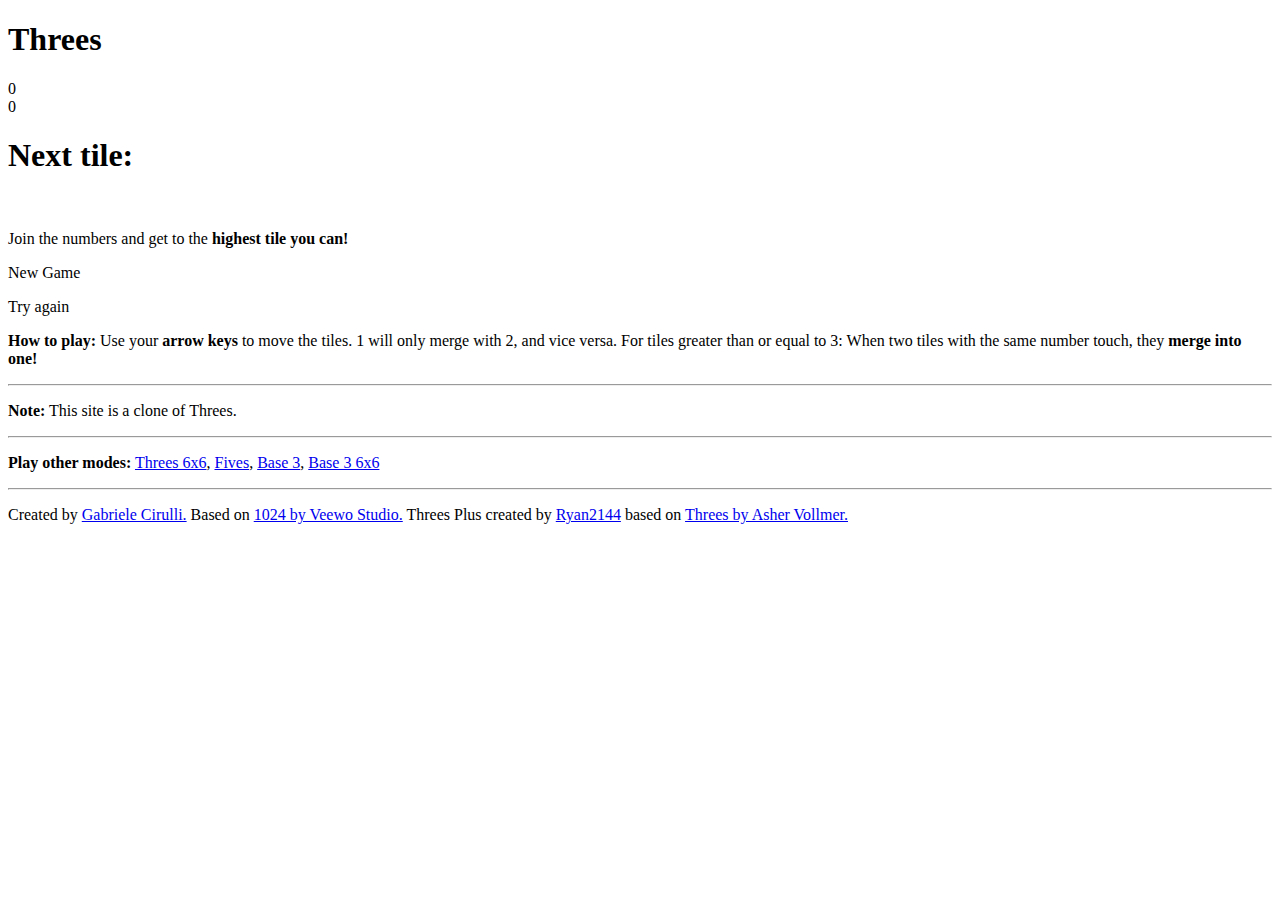
==== index.html @ ddf75daf "Threes Plus" ====
<!DOCTYPE html>
<html>
<head>
  <meta charset="utf-8">
  <title>Threes</title>

  <link href="style/main.css" rel="stylesheet" type="text/css">
  <link rel="shortcut icon" href="favicon.ico">
  <link rel="apple-touch-icon" href="meta/apple-touch-icon.png">
  <link rel="apple-touch-startup-image" href="meta/apple-touch-startup-image-640x1096.png" media="(device-width: 320px) and (device-height: 568px) and (-webkit-device-pixel-ratio: 2)"> <!-- iPhone 5+ -->
  <link rel="apple-touch-startup-image" href="meta/apple-touch-startup-image-640x920.png"  media="(device-width: 320px) and (device-height: 480px) and (-webkit-device-pixel-ratio: 2)"> <!-- iPhone, retina -->
  <meta name="apple-mobile-web-app-capable" content="yes">
  <meta name="apple-mobile-web-app-status-bar-style" content="black">

  <meta name="HandheldFriendly" content="True">
  <meta name="MobileOptimized" content="320">
  <meta name="viewport" content="width=device-width, target-densitydpi=160dpi, initial-scale=1.0, maximum-scale=1, user-scalable=no, minimal-ui">
</head>
<body>
  <div class="container">
    <div class="heading">
      <h1 class="title">Threes</h1>
      <div class="scores-container">
        <div class="score-container">0</div>
        <div class="best-container">0</div>
      </div>
    </div>

    <h1 class="nexttile-message">Next tile:</h1> <br>
    <div class="nextgame-container">
      <div class="grid-container">
        <div class="grid-row">
          <div class="grid-cell"></div>
          <div class="grid-cell"></div>
          <div class="grid-cell"></div>
        </div>
      </div>

      <div class="next-container">

      </div>
    </div>
	  
    <div class="above-game">
      <p class="game-intro">Join the numbers and get to the <strong>highest tile you can!</strong></p>
      <a class="restart-button">New Game</a>
    </div>

    <div class="game-container">
      <div class="game-message">
        <p></p>
        <div class="lower">
	        <!--<a class="keep-playing-button">Keep going</a>-->
          <a class="retry-button">Try again</a>
        </div>
      </div>

      <div class="grid-container">
        <div class="grid-row">
          <div class="grid-cell"></div>
          <div class="grid-cell"></div>
          <div class="grid-cell"></div>
          <div class="grid-cell"></div>
        </div>
        <div class="grid-row">
          <div class="grid-cell"></div>
          <div class="grid-cell"></div>
          <div class="grid-cell"></div>
          <div class="grid-cell"></div>
        </div>
        <div class="grid-row">
          <div class="grid-cell"></div>
          <div class="grid-cell"></div>
          <div class="grid-cell"></div>
          <div class="grid-cell"></div>
        </div>
        <div class="grid-row">
          <div class="grid-cell"></div>
          <div class="grid-cell"></div>
          <div class="grid-cell"></div>
          <div class="grid-cell"></div>
        </div>
      </div>

      <div class="tile-container">

      </div>
    </div>

    <p class="game-explanation">
      <strong class="important">How to play:</strong> Use your <strong>arrow keys</strong> to move the tiles. 1 will only merge with 2, and vice versa. For tiles greater than or equal to 3: When two tiles with the same number touch, they <strong>merge into one!</strong>
    </p>
    <hr>
    <p>
    <strong class="important">Note:</strong> This site is a clone of Threes.
    </p>
    <hr>
    <p>
    <strong class="important">Play other modes:</strong> <a href="6x6.html" target="_blank">Threes 6x6</a>, <a href="fives.html" target="_blank">Fives</a>, <a href="base3.html" target="_blank">Base 3</a>, <a href="base36x6.html" target="_blank">Base 3 6x6</a>
    </p>
    <hr>
    <p>
    Created by <a href="http://gabrielecirulli.com" target="_blank">Gabriele Cirulli.</a> Based on <a href="https://itunes.apple.com/us/app/1024!/id823499224" target="_blank">1024 by Veewo Studio.</a> Threes Plus created by <a href="https://github.com/Ryan2144" target="_blank">Ryan2144</a> based on <a href="http://asherv.com/threes/" target="_blank">Threes by Asher Vollmer.</a>
    </p>
  </div>

  <script src="js/bind_polyfill.js"></script>
  <script src="js/classlist_polyfill.js"></script>
  <script src="js/animframe_polyfill.js"></script>
  <script src="js/keyboard_input_manager.js"></script>
  <script src="js/html_actuator.js"></script>
  <script src="js/grid.js"></script>
  <script src="js/tile.js"></script>
  <script src="js/local_storage_manager.js"></script>
  <script src="js/game_manager.js"></script>
  <script src="js/application.js"></script>
</body>
</html>
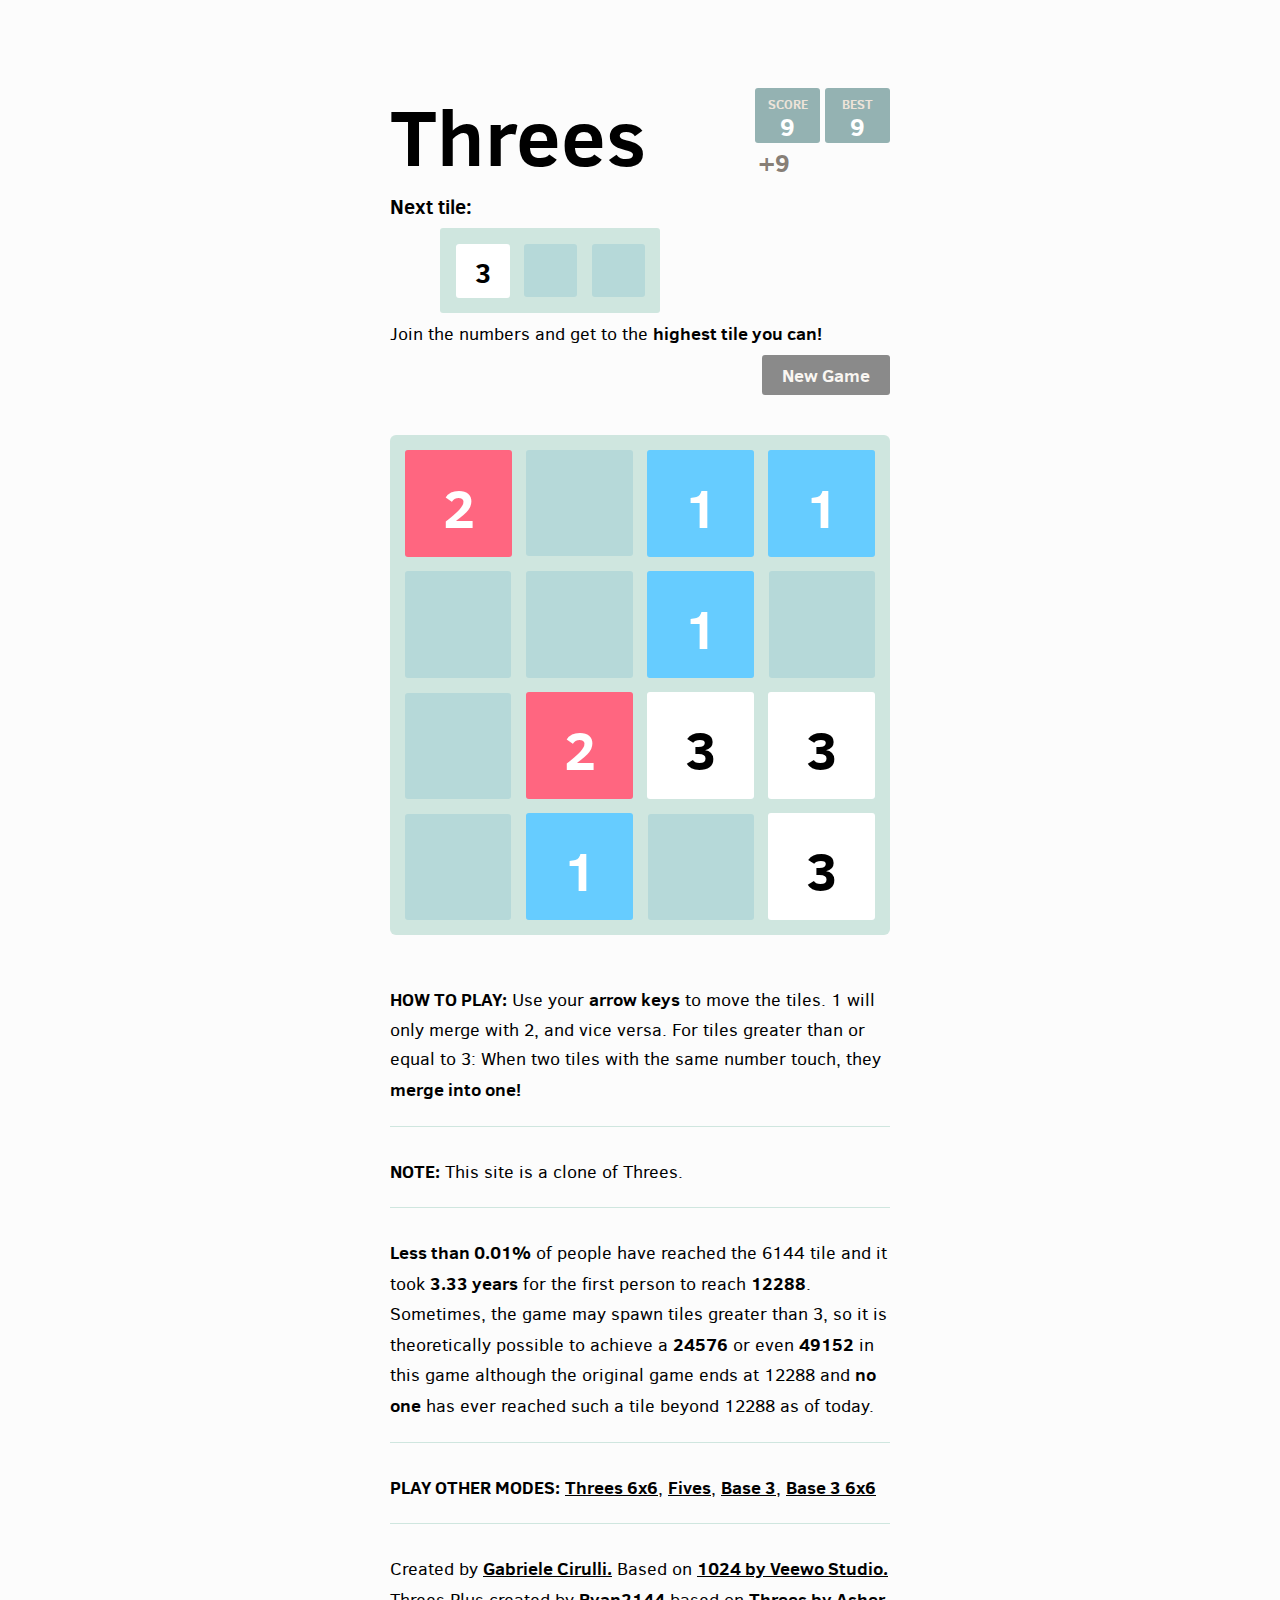
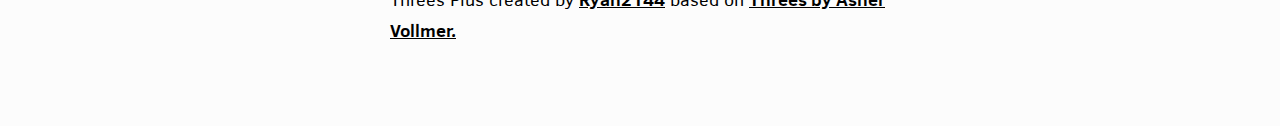
==== commit 61f1a5c5: "Updates" ====
--- a/index.html
+++ b/index.html
@@ -96,6 +96,10 @@
     </p>
     <hr>
     <p>
+    <strong>Less than 0.01%</strong> of people have reached the 6144 tile and it took <strong>3.33 years</strong> for the first person to reach <strong>12288</strong>. Sometimes, the game may spawn tiles greater than 3, so it is theoretically possible to achieve a <strong>24576</strong> or even <strong>49152</strong> in this game although the original game ends at 12288 and <strong>no one</strong> has ever reached such a tile beyond 12288 as of today.
+    </p>
+    <hr>
+    <p>
     <strong class="important">Play other modes:</strong> <a href="6x6.html" target="_blank">Threes 6x6</a>, <a href="fives.html" target="_blank">Fives</a>, <a href="base3.html" target="_blank">Base 3</a>, <a href="base36x6.html" target="_blank">Base 3 6x6</a>
     </p>
     <hr>
@@ -114,5 +118,9 @@
   <script src="js/local_storage_manager.js"></script>
   <script src="js/game_manager.js"></script>
   <script src="js/application.js"></script>
+  <script>
+    var size = 4;
+    var code = "threesNormal";
+  </script>
 </body>
 </html>
--- a/style/main.css
+++ b/style/main.css
@@ -0,0 +1,900 @@
+@import url(fonts/clear-sans.css);
+html, body {
+  margin: 0;
+  padding: 0;
+  background: #fcfcfc;
+  color: #000000;
+  font-family: "Clear Sans", "Helvetica Neue", Arial, sans-serif;
+  font-size: 18px; }
+
+body {
+  margin: 80px 0; }
+
+.heading:after {
+  content: "";
+  display: block;
+  clear: both; }
+
+h1.title {
+  font-size: 80px;
+  font-weight: bold;
+  margin: 0;
+  display: block;
+  float: left; }
+
+h1.nexttile-message {
+  font-size: 20px;
+  margin: 0;
+  display: block;
+  float: left; }
+
+@-webkit-keyframes move-up {
+  0% {
+    top: 25px;
+    opacity: 1; }
+
+  100% {
+    top: -50px;
+    opacity: 0; } }
+@-moz-keyframes move-up {
+  0% {
+    top: 25px;
+    opacity: 1; }
+
+  100% {
+    top: -50px;
+    opacity: 0; } }
+@keyframes move-up {
+  0% {
+    top: 25px;
+    opacity: 1; }
+
+  100% {
+    top: -50px;
+    opacity: 0; } }
+.scores-container {
+  float: right;
+  text-align: right; }
+
+.score-container, .best-container {
+  position: relative;
+  display: inline-block;
+  background: #94b2b2;
+  padding: 15px 25px;
+  font-size: 25px;
+  height: 25px;
+  line-height: 47px;
+  font-weight: bold;
+  border-radius: 3px;
+  color: white;
+  margin-top: 8px;
+  text-align: center; }
+  .score-container:after, .best-container:after {
+    position: absolute;
+    width: 100%;
+    top: 10px;
+    left: 0;
+    text-transform: uppercase;
+    font-size: 13px;
+    line-height: 13px;
+    text-align: center;
+    color: #eee4da; }
+  .score-container .score-addition, .best-container .score-addition {
+    position: absolute;
+    right: 30px;
+    color: red;
+    font-size: 25px;
+    line-height: 25px;
+    font-weight: bold;
+    color: rgba(119, 110, 101, 0.9);
+    z-index: 100;
+    -webkit-animation: move-up 600ms ease-in;
+    -moz-animation: move-up 600ms ease-in;
+    animation: move-up 600ms ease-in;
+    -webkit-animation-fill-mode: both;
+    -moz-animation-fill-mode: both;
+    animation-fill-mode: both; }
+
+.score-container:after {
+  content: "Score"; }
+
+.best-container:after {
+  content: "Best"; }
+
+p {
+  margin-top: 0;
+  margin-bottom: 10px;
+  line-height: 1.65; }
+
+a {
+  color: #000000;
+  font-weight: bold;
+  text-decoration: underline;
+  cursor: pointer; }
+
+strong.important {
+  text-transform: uppercase; }
+
+hr {
+  border: none;
+  border-bottom: 1px solid #cfe6df;
+  margin-top: 20px;
+  margin-bottom: 30px; }
+
+.container {
+  width: 500px;
+  margin: 0 auto; }
+
+@-webkit-keyframes fade-in {
+  0% {
+    opacity: 0; }
+
+  100% {
+    opacity: 1; } }
+@-moz-keyframes fade-in {
+  0% {
+    opacity: 0; }
+
+  100% {
+    opacity: 1; } }
+@keyframes fade-in {
+  0% {
+    opacity: 0; }
+
+  100% {
+    opacity: 1; } }
+.game-container {
+  margin-top: 40px;
+  position: relative;
+  padding: 15px;
+  cursor: default;
+  -webkit-touch-callout: none;
+  -ms-touch-callout: none;
+  -webkit-user-select: none;
+  -moz-user-select: none;
+  -ms-user-select: none;
+  -ms-touch-action: none;
+  touch-action: none;
+  background: #cfe6df;
+  border-radius: 6px;
+  width: 500px;
+  height: 500px;
+  -webkit-box-sizing: border-box;
+  -moz-box-sizing: border-box;
+  box-sizing: border-box; }
+  .game-container .game-message {
+    display: none;
+    position: absolute;
+    top: 0;
+    right: 0;
+    bottom: 0;
+    left: 0;
+    background: rgba(255, 255, 255, 0.5);
+    z-index: 100;
+    text-align: center;
+    -webkit-animation: fade-in 800ms ease 1200ms;
+    -moz-animation: fade-in 800ms ease 1200ms;
+    animation: fade-in 800ms ease 1200ms;
+    -webkit-animation-fill-mode: both;
+    -moz-animation-fill-mode: both;
+    animation-fill-mode: both; }
+    .game-container .game-message p {
+      font-size: 60px;
+      font-weight: bold;
+      height: 60px;
+      line-height: 60px;
+      margin-top: 222px; }
+    .game-container .game-message .lower {
+      display: block;
+      margin-top: 59px; }
+    .game-container .game-message a {
+      display: inline-block;
+      background: #8a8a8a;
+      border-radius: 3px;
+      padding: 0 20px;
+      text-decoration: none;
+      color: #f9f6f2;
+      height: 40px;
+      line-height: 42px;
+      margin-left: 9px; }
+      .game-container .game-message a.keep-playing-button {
+        display: none; }
+    .game-container .game-message.game-won {
+      background: rgba(237, 194, 46, 0.5);
+      color: #f9f6f2; }
+      .game-container .game-message.game-won a.keep-playing-button {
+        display: inline-block; }
+    .game-container .game-message.game-won, .game-container .game-message.game-over {
+      display: block; }
+
+.nextgame-container {
+  margin-top: 12px;
+  margin-left:50px;
+  position: relative;
+  padding: 16px;
+  cursor: default;
+  -webkit-touch-callout: none;
+  -ms-touch-callout: none;
+  -webkit-user-select: none;
+  -moz-user-select: none;
+  -ms-user-select: none;
+  -ms-touch-action: none;
+  touch-action: none;
+  background: #cfe6df;
+  border-radius: 3px;
+  width: 220px;
+  height: 85px;
+  box-sizing: border-box; }
+
+.nextgame-container .grid-cell {
+  width: 53px;
+  height: 53px;
+  z-index: 0; }
+
+.nextgame-container .tile, .nextgame-container .tile .tile-inner {
+  width: 53.5px;
+  height: 53.5px;
+  line-height: 58px;
+  z-index: 10; }
+
+.nextgame-container .tile.tile-1 .tile-inner,
+.nextgame-container .tile.tile-2 .tile-inner,
+.nextgame-container .tile.tile-3 .tile-inner,
+.nextgame-container .tile.tile-6 .tile-inner,
+.nextgame-container .tile.tile-12 .tile-inner,
+.nextgame-container .tile.tile-24 .tile-inner,
+.nextgame-container .tile.tile-48 .tile-inner,
+.nextgame-container .tile.tile-96 .tile-inner {
+  font-size: 27.5px;
+}
+
+.nextgame-container .tile.tile-192 .tile-inner,
+.nextgame-container .tile.tile-384 .tile-inner,
+.nextgame-container .tile.tile-768 .tile-inner {
+  font-size: 25px;
+}
+
+.nextgame-container .tile.tile-1536 .tile-inner,
+.nextgame-container .tile.tile-3072 .tile-inner,
+.nextgame-container .tile.tile-6144 .tile-inner {
+  font-size: 20px;
+}
+
+.nextgame-container .tile.tile-super .tile-inner {
+  font-size: 15px;
+}
+
+.nextgame-container .tile.tile-position-1-1 {
+  -webkit-transform: translate(0px, 0px);
+  -moz-transform: translate(0px, 0px);
+  transform: translate(0px, 0px); }
+.nextgame-container .tile.tile-position-2-1 {
+  -webkit-transform: translate(68px, 0px);
+  -moz-transform: translate(68px, 0px);
+  transform: translate(68px, 0px); }
+.nextgame-container .tile.tile-position-3-1 {
+  -webkit-transform: translate(136px, 0px);
+  -moz-transform: translate(136px, 0px);
+  transform: translate(136px, 0px); }
+
+.grid-container {
+  position: absolute;
+  z-index: 1; }
+
+.grid-row {
+  margin-bottom: 15px; }
+  .grid-row:last-child {
+    margin-bottom: 0; }
+  .grid-row:after {
+    content: "";
+    display: block;
+    clear: both; }
+
+.grid-cell {
+  width: 106.25px;
+  height: 106.25px;
+  margin-right: 15px;
+  float: left;
+  border-radius: 3px;
+  background: #b6d9d9; }
+  .grid-cell:last-child {
+    margin-right: 0; }
+
+.tile-container {
+  position: absolute;
+  z-index: 2; }
+
+.tile, .tile .tile-inner {
+  width: 107px;
+  height: 107px;
+  line-height: 116.25px; }
+.tile.tile-position-1-1 {
+  -webkit-transform: translate(0px, 0px);
+  -moz-transform: translate(0px, 0px);
+  transform: translate(0px, 0px); }
+.tile.tile-position-1-2 {
+  -webkit-transform: translate(0px, 121px);
+  -moz-transform: translate(0px, 121px);
+  transform: translate(0px, 121px); }
+.tile.tile-position-1-3 {
+  -webkit-transform: translate(0px, 242px);
+  -moz-transform: translate(0px, 242px);
+  transform: translate(0px, 242px); }
+.tile.tile-position-1-4 {
+  -webkit-transform: translate(0px, 363px);
+  -moz-transform: translate(0px, 363px);
+  transform: translate(0px, 363px); }
+.tile.tile-position-2-1 {
+  -webkit-transform: translate(121px, 0px);
+  -moz-transform: translate(121px, 0px);
+  transform: translate(121px, 0px); }
+.tile.tile-position-2-2 {
+  -webkit-transform: translate(121px, 121px);
+  -moz-transform: translate(121px, 121px);
+  transform: translate(121px, 121px); }
+.tile.tile-position-2-3 {
+  -webkit-transform: translate(121px, 242px);
+  -moz-transform: translate(121px, 242px);
+  transform: translate(121px, 242px); }
+.tile.tile-position-2-4 {
+  -webkit-transform: translate(121px, 363px);
+  -moz-transform: translate(121px, 363px);
+  transform: translate(121px, 363px); }
+.tile.tile-position-3-1 {
+  -webkit-transform: translate(242px, 0px);
+  -moz-transform: translate(242px, 0px);
+  transform: translate(242px, 0px); }
+.tile.tile-position-3-2 {
+  -webkit-transform: translate(242px, 121px);
+  -moz-transform: translate(242px, 121px);
+  transform: translate(242px, 121px); }
+.tile.tile-position-3-3 {
+  -webkit-transform: translate(242px, 242px);
+  -moz-transform: translate(242px, 242px);
+  transform: translate(242px, 242px); }
+.tile.tile-position-3-4 {
+  -webkit-transform: translate(242px, 363px);
+  -moz-transform: translate(242px, 363px);
+  transform: translate(242px, 363px); }
+.tile.tile-position-4-1 {
+  -webkit-transform: translate(363px, 0px);
+  -moz-transform: translate(363px, 0px);
+  transform: translate(363px, 0px); }
+.tile.tile-position-4-2 {
+  -webkit-transform: translate(363px, 121px);
+  -moz-transform: translate(363px, 121px);
+  transform: translate(363px, 121px); }
+.tile.tile-position-4-3 {
+  -webkit-transform: translate(363px, 242px);
+  -moz-transform: translate(363px, 242px);
+  transform: translate(363px, 242px); }
+.tile.tile-position-4-4 {
+  -webkit-transform: translate(363px, 363px);
+  -moz-transform: translate(363px, 363px);
+  transform: translate(363px, 363px); }
+
+.tile {
+  position: absolute;
+  -webkit-transition: 100ms ease-in-out;
+  -moz-transition: 100ms ease-in-out;
+  transition: 100ms ease-in-out;
+  -webkit-transition-property: -webkit-transform;
+  -moz-transition-property: -moz-transform;
+  transition-property: transform; }
+  .tile .tile-inner {
+    border-radius: 3px;
+    background: #eee4da;
+    text-align: center;
+    font-weight: bold;
+    z-index: 10;
+    font-size: 55px; }
+  .tile.tile-1 .tile-inner {
+    color: #ffffff;
+    background: #66ccff;
+    box-shadow: 0 0 30px 10px rgba(243, 215, 116, 0), inset 0 0 0 1px rgba(255, 255, 255, 0); }
+  .tile.tile-2 .tile-inner {
+    color: #ffffff;
+    background: #ff6680;
+    box-shadow: 0 0 30px 10px rgba(243, 215, 116, 0), inset 0 0 0 1px rgba(255, 255, 255, 0); }
+  .tile.tile-3 .tile-inner {
+    color: #000000;
+    background: #ffffff; }
+  .tile.tile-6 .tile-inner {
+    color: #000000;
+    background: #ffffff; }
+  .tile.tile-12 .tile-inner {
+    color: #000000;
+    background: #ffffff; }
+  .tile.tile-24 .tile-inner {
+    color: #000000;
+    background: #ffffff; }
+  .tile.tile-48 .tile-inner {
+    color: #000000;
+    background: #ffffff;
+    box-shadow: 0 0 30px 10px rgba(243, 215, 116, 0.2381), inset 0 0 0 1px rgba(255, 255, 255, 0.14286);
+    font-size: 55px; }
+    @media screen and (max-width: 520px) {
+      .tile.tile-48 .tile-inner {
+        font-size: 35px; } }
+  .tile.tile-96 .tile-inner {
+    color: #000000;
+    background: #ffffff;
+    box-shadow: 0 0 30px 10px rgba(243, 215, 116, 0.31746), inset 0 0 0 1px rgba(255, 255, 255, 0.19048);
+    font-size: 55px; }
+    @media screen and (max-width: 520px) {
+      .tile.tile-96 .tile-inner {
+        font-size: 35px; } }
+  .tile.tile-192 .tile-inner {
+    color: #000000;
+    background: #ffffff;
+    box-shadow: 0 0 30px 10px rgba(243, 215, 116, 0.39683), inset 0 0 0 1px rgba(255, 255, 255, 0.2381);
+    font-size: 45px; }
+    @media screen and (max-width: 520px) {
+      .tile.tile-192 .tile-inner {
+        font-size: 25px; } }
+  .tile.tile-384 .tile-inner {
+    color: #000000;
+    background: #ffffff;
+    box-shadow: 0 0 30px 10px rgba(243, 215, 116, 0.47619), inset 0 0 0 1px rgba(255, 255, 255, 0.28571);
+    font-size: 45px; }
+    @media screen and (max-width: 520px) {
+      .tile.tile-384 .tile-inner {
+        font-size: 25px; } }
+  .tile.tile-768 .tile-inner {
+    color: #000000;
+    background: #ffffff;
+    box-shadow: 0 0 30px 10px rgba(243, 215, 116, 0.55556), inset 0 0 0 1px rgba(255, 255, 255, 0.33333);
+    font-size: 45px; }
+    @media screen and (max-width: 520px) {
+      .tile.tile-768 .tile-inner {
+        font-size: 25px; } }
+  .tile.tile-1536 .tile-inner {
+    color: #000000;
+    background: #ffffff;
+    box-shadow: 0 0 30px 10px rgba(243, 215, 116, 0.63492), inset 0 0 0 1px rgba(255, 255, 255, 0.33333);
+    font-size: 35px; }
+    @media screen and (max-width: 520px) {
+      .tile.tile-1536 .tile-inner {
+        font-size: 15px; } }
+  .tile.tile-3072 .tile-inner {
+    color: #000000;
+    background: #ffffff;
+    box-shadow: 0 0 30px 10px rgba(243, 215, 116, 0.71428), inset 0 0 0 1px rgba(255, 255, 255, 0.33333);
+    font-size: 35px; }
+    @media screen and (max-width: 520px) {
+      .tile.tile-3072 .tile-inner {
+        font-size: 15px; } }
+  .tile.tile-6144 .tile-inner {
+    color: #000000;
+    background: #ffffff;
+    box-shadow: 0 0 30px 10px rgba(243, 215, 116, 0.79365), inset 0 0 0 1px rgba(255, 255, 255, 0.33333);
+    font-size: 35px; }
+    @media screen and (max-width: 520px) {
+      .tile.tile-6144 .tile-inner {
+        font-size: 15px; } }
+  .tile.tile-super .tile-inner {
+    color: #000000;
+    background: #ffffff;
+    font-size: 30px; }
+    @media screen and (max-width: 520px) {
+      .tile.tile-super .tile-inner {
+        font-size: 10px; } }
+
+@-webkit-keyframes appear {
+  0% {
+    opacity: 0;
+    -webkit-transform: scale(0);
+    -moz-transform: scale(0);
+    transform: scale(0); }
+
+  100% {
+    opacity: 1;
+    -webkit-transform: scale(1);
+    -moz-transform: scale(1);
+    transform: scale(1); } }
+@-moz-keyframes appear {
+  0% {
+    opacity: 0;
+    -webkit-transform: scale(0);
+    -moz-transform: scale(0);
+    transform: scale(0); }
+
+  100% {
+    opacity: 1;
+    -webkit-transform: scale(1);
+    -moz-transform: scale(1);
+    transform: scale(1); } }
+@keyframes appear {
+  0% {
+    opacity: 0;
+    -webkit-transform: scale(0);
+    -moz-transform: scale(0);
+    transform: scale(0); }
+
+  100% {
+    opacity: 1;
+    -webkit-transform: scale(1);
+    -moz-transform: scale(1);
+    transform: scale(1); } }
+.tile-new .tile-inner {
+  -webkit-animation: appear 200ms ease 100ms;
+  -moz-animation: appear 200ms ease 100ms;
+  animation: appear 200ms ease 100ms;
+  -webkit-animation-fill-mode: backwards;
+  -moz-animation-fill-mode: backwards;
+  animation-fill-mode: backwards; }
+
+.tile-new-large .tile-inner {
+  -webkit-animation: appear 200ms ease 100ms;
+  -moz-animation: appear 200ms ease 100ms;
+  animation: appear 200ms ease 100ms;
+  -webkit-animation-fill-mode: backwards;
+  -moz-animation-fill-mode: backwards;
+  animation-fill-mode: backwards; }
+
+@-webkit-keyframes pop {
+  0% {
+    -webkit-transform: scale(0);
+    -moz-transform: scale(0);
+    transform: scale(0); }
+
+  50% {
+    -webkit-transform: scale(1.2);
+    -moz-transform: scale(1.2);
+    transform: scale(1.2); }
+
+  100% {
+    -webkit-transform: scale(1);
+    -moz-transform: scale(1);
+    transform: scale(1); } }
+@-moz-keyframes pop {
+  0% {
+    -webkit-transform: scale(0);
+    -moz-transform: scale(0);
+    transform: scale(0); }
+
+  50% {
+    -webkit-transform: scale(1.2);
+    -moz-transform: scale(1.2);
+    transform: scale(1.2); }
+
+  100% {
+    -webkit-transform: scale(1);
+    -moz-transform: scale(1);
+    transform: scale(1); } }
+@keyframes pop {
+  0% {
+    -webkit-transform: scale(0);
+    -moz-transform: scale(0);
+    transform: scale(0); }
+
+  50% {
+    -webkit-transform: scale(1.2);
+    -moz-transform: scale(1.2);
+    transform: scale(1.2); }
+
+  100% {
+    -webkit-transform: scale(1);
+    -moz-transform: scale(1);
+    transform: scale(1); } }
+.tile-merged .tile-inner {
+  z-index: 20;
+  -webkit-animation: pop 200ms ease 100ms;
+  -moz-animation: pop 200ms ease 100ms;
+  animation: pop 200ms ease 100ms;
+  -webkit-animation-fill-mode: backwards;
+  -moz-animation-fill-mode: backwards;
+  animation-fill-mode: backwards; }
+
+.tile-merged-large .tile-inner {
+  z-index: 20;
+  -webkit-animation: pop 200ms ease 100ms;
+  -moz-animation: pop 200ms ease 100ms;
+  animation: pop 200ms ease 100ms;
+  -webkit-animation-fill-mode: backwards;
+  -moz-animation-fill-mode: backwards;
+  animation-fill-mode: backwards; }
+
+.above-game:after {
+  content: "";
+  display: block;
+  clear: both; }
+
+.game-intro {
+  float: left;
+  line-height: 42px;
+  margin-bottom: 0; }
+
+.restart-button {
+  display: inline-block;
+  background: #8a8a8a;
+  border-radius: 3px;
+  padding: 0 20px;
+  text-decoration: none;
+  color: #f9f6f2;
+  height: 40px;
+  line-height: 42px;
+  display: block;
+  text-align: center;
+  float: right; }
+
+.game-explanation {
+  margin-top: 50px; }
+
+@media screen and (max-width: 520px) {
+  html, body {
+    font-size: 15px; }
+
+  body {
+    margin: 20px 0;
+    padding: 0 20px; }
+
+  h1.title {
+    font-size: 27px;
+    margin-top: 15px; }
+
+  .container {
+    width: 280px;
+    margin: 0 auto; }
+
+  .score-container, .best-container {
+    margin-top: 0;
+    padding: 15px 10px;
+    min-width: 40px; }
+
+  .heading {
+    margin-bottom: 10px; }
+
+  .game-intro {
+    width: 55%;
+    display: block;
+    box-sizing: border-box;
+    line-height: 1.65; }
+
+  .restart-button {
+    width: 42%;
+    padding: 0;
+    display: block;
+    box-sizing: border-box;
+    margin-top: 2px; }
+
+  .game-container {
+    margin-top: 17px;
+    position: relative;
+    padding: 10px;
+    cursor: default;
+    -webkit-touch-callout: none;
+    -ms-touch-callout: none;
+    -webkit-user-select: none;
+    -moz-user-select: none;
+    -ms-user-select: none;
+    -ms-touch-action: none;
+    touch-action: none;
+    background: #cfe6df;
+    border-radius: 6px;
+    width: 280px;
+    height: 280px;
+    -webkit-box-sizing: border-box;
+    -moz-box-sizing: border-box;
+    box-sizing: border-box; }
+    .game-container .game-message {
+      display: none;
+      position: absolute;
+      top: 0;
+      right: 0;
+      bottom: 0;
+      left: 0;
+      background: rgba(255, 255, 255, 0.5);
+      z-index: 100;
+      text-align: center;
+      -webkit-animation: fade-in 800ms ease 1200ms;
+      -moz-animation: fade-in 800ms ease 1200ms;
+      animation: fade-in 800ms ease 1200ms;
+      -webkit-animation-fill-mode: both;
+      -moz-animation-fill-mode: both;
+      animation-fill-mode: both; }
+      .game-container .game-message p {
+        font-size: 60px;
+        font-weight: bold;
+        height: 60px;
+        line-height: 60px;
+        margin-top: 222px; }
+      .game-container .game-message .lower {
+        display: block;
+        margin-top: 59px; }
+      .game-container .game-message a {
+        display: inline-block;
+        background: #8a8a8a;
+        border-radius: 3px;
+        padding: 0 20px;
+        text-decoration: none;
+        color: #f9f6f2;
+        height: 40px;
+        line-height: 42px;
+        margin-left: 9px; }
+        .game-container .game-message a.keep-playing-button {
+          display: none; }
+      .game-container .game-message.game-won {
+        background: rgba(237, 194, 46, 0.5);
+        color: #f9f6f2; }
+        .game-container .game-message.game-won a.keep-playing-button {
+          display: inline-block; }
+      .game-container .game-message.game-won, .game-container .game-message.game-over {
+        display: block; }
+
+.nextgame-container {
+  margin-top: 12px;
+  margin-left:50px;
+  position: relative;
+  padding: 16px;
+  cursor: default;
+  -webkit-touch-callout: none;
+  -ms-touch-callout: none;
+  -webkit-user-select: none;
+  -moz-user-select: none;
+  -ms-user-select: none;
+  -ms-touch-action: none;
+  touch-action: none;
+  background: #cfe6df;
+  border-radius: 3px;
+  width: 211px;
+  height: 85px;
+  box-sizing: border-box; }
+
+.nextgame-container .grid-cell {
+  width: 53px;
+  height: 53px;
+  z-index: 0; }
+
+.nextgame-container .tile, .nextgame-container .tile .tile-inner {
+  width: 53.5px;
+  height: 53.5px;
+  line-height: 58px;
+  z-index: 10; }
+
+.nextgame-container .tile.tile-1 .tile-inner,
+.nextgame-container .tile.tile-2 .tile-inner,
+.nextgame-container .tile.tile-3 .tile-inner,
+.nextgame-container .tile.tile-6 .tile-inner,
+.nextgame-container .tile.tile-12 .tile-inner,
+.nextgame-container .tile.tile-24 .tile-inner,
+.nextgame-container .tile.tile-48 .tile-inner,
+.nextgame-container .tile.tile-96 .tile-inner {
+  font-size: 27.5px;
+}
+
+.nextgame-container .tile.tile-192 .tile-inner,
+.nextgame-container .tile.tile-384 .tile-inner,
+.nextgame-container .tile.tile-768 .tile-inner {
+  font-size: 25px;
+}
+
+.nextgame-container .tile.tile-1536 .tile-inner,
+.nextgame-container .tile.tile-3072 .tile-inner,
+.nextgame-container .tile.tile-6144 .tile-inner {
+  font-size: 20px;
+}
+
+.nextgame-container .tile.tile-super .tile-inner {
+  font-size: 15px;
+}
+
+.nextgame-container .tile.tile-position-1-1 {
+  -webkit-transform: translate(0px, 0px);
+  -moz-transform: translate(0px, 0px);
+  transform: translate(0px, 0px); }
+.nextgame-container .tile.tile-position-2-1 {
+  -webkit-transform: translate(63px, 0px);
+  -moz-transform: translate(63px, 0px);
+  transform: translate(63px, 0px); }
+.nextgame-container .tile.tile-position-3-1 {
+  -webkit-transform: translate(126px, 0px);
+  -moz-transform: translate(126px, 0px);
+  transform: translate(126px, 0px); }
+
+  .grid-container {
+    position: absolute;
+    z-index: 1; }
+
+  .grid-row {
+    margin-bottom: 10px; }
+    .grid-row:last-child {
+      margin-bottom: 0; }
+    .grid-row:after {
+      content: "";
+      display: block;
+      clear: both; }
+
+  .grid-cell {
+    width: 57.5px;
+    height: 57.5px;
+    margin-right: 10px;
+    float: left;
+    border-radius: 3px;
+    background: #b6d9d9; }
+    .grid-cell:last-child {
+      margin-right: 0; }
+
+  .tile-container {
+    position: absolute;
+    z-index: 2; }
+
+  .tile, .tile .tile-inner {
+    width: 58px;
+    height: 58px;
+    line-height: 67.5px; }
+  .tile.tile-position-1-1 {
+    -webkit-transform: translate(0px, 0px);
+    -moz-transform: translate(0px, 0px);
+    transform: translate(0px, 0px); }
+  .tile.tile-position-1-2 {
+    -webkit-transform: translate(0px, 67px);
+    -moz-transform: translate(0px, 67px);
+    transform: translate(0px, 67px); }
+  .tile.tile-position-1-3 {
+    -webkit-transform: translate(0px, 135px);
+    -moz-transform: translate(0px, 135px);
+    transform: translate(0px, 135px); }
+  .tile.tile-position-1-4 {
+    -webkit-transform: translate(0px, 202px);
+    -moz-transform: translate(0px, 202px);
+    transform: translate(0px, 202px); }
+  .tile.tile-position-2-1 {
+    -webkit-transform: translate(67px, 0px);
+    -moz-transform: translate(67px, 0px);
+    transform: translate(67px, 0px); }
+  .tile.tile-position-2-2 {
+    -webkit-transform: translate(67px, 67px);
+    -moz-transform: translate(67px, 67px);
+    transform: translate(67px, 67px); }
+  .tile.tile-position-2-3 {
+    -webkit-transform: translate(67px, 135px);
+    -moz-transform: translate(67px, 135px);
+    transform: translate(67px, 135px); }
+  .tile.tile-position-2-4 {
+    -webkit-transform: translate(67px, 202px);
+    -moz-transform: translate(67px, 202px);
+    transform: translate(67px, 202px); }
+  .tile.tile-position-3-1 {
+    -webkit-transform: translate(135px, 0px);
+    -moz-transform: translate(135px, 0px);
+    transform: translate(135px, 0px); }
+  .tile.tile-position-3-2 {
+    -webkit-transform: translate(135px, 67px);
+    -moz-transform: translate(135px, 67px);
+    transform: translate(135px, 67px); }
+  .tile.tile-position-3-3 {
+    -webkit-transform: translate(135px, 135px);
+    -moz-transform: translate(135px, 135px);
+    transform: translate(135px, 135px); }
+  .tile.tile-position-3-4 {
+    -webkit-transform: translate(135px, 202px);
+    -moz-transform: translate(135px, 202px);
+    transform: translate(135px, 202px); }
+  .tile.tile-position-4-1 {
+    -webkit-transform: translate(202px, 0px);
+    -moz-transform: translate(202px, 0px);
+    transform: translate(202px, 0px); }
+  .tile.tile-position-4-2 {
+    -webkit-transform: translate(202px, 67px);
+    -moz-transform: translate(202px, 67px);
+    transform: translate(202px, 67px); }
+  .tile.tile-position-4-3 {
+    -webkit-transform: translate(202px, 135px);
+    -moz-transform: translate(202px, 135px);
+    transform: translate(202px, 135px); }
+  .tile.tile-position-4-4 {
+    -webkit-transform: translate(202px, 202px);
+    -moz-transform: translate(202px, 202px);
+    transform: translate(202px, 202px); }
+
+  .tile .tile-inner {
+    font-size: 35px; }
+
+  .game-message p {
+    font-size: 30px !important;
+    height: 30px !important;
+    line-height: 30px !important;
+    margin-top: 90px !important; }
+  .game-message .lower {
+    margin-top: 30px !important; } }
